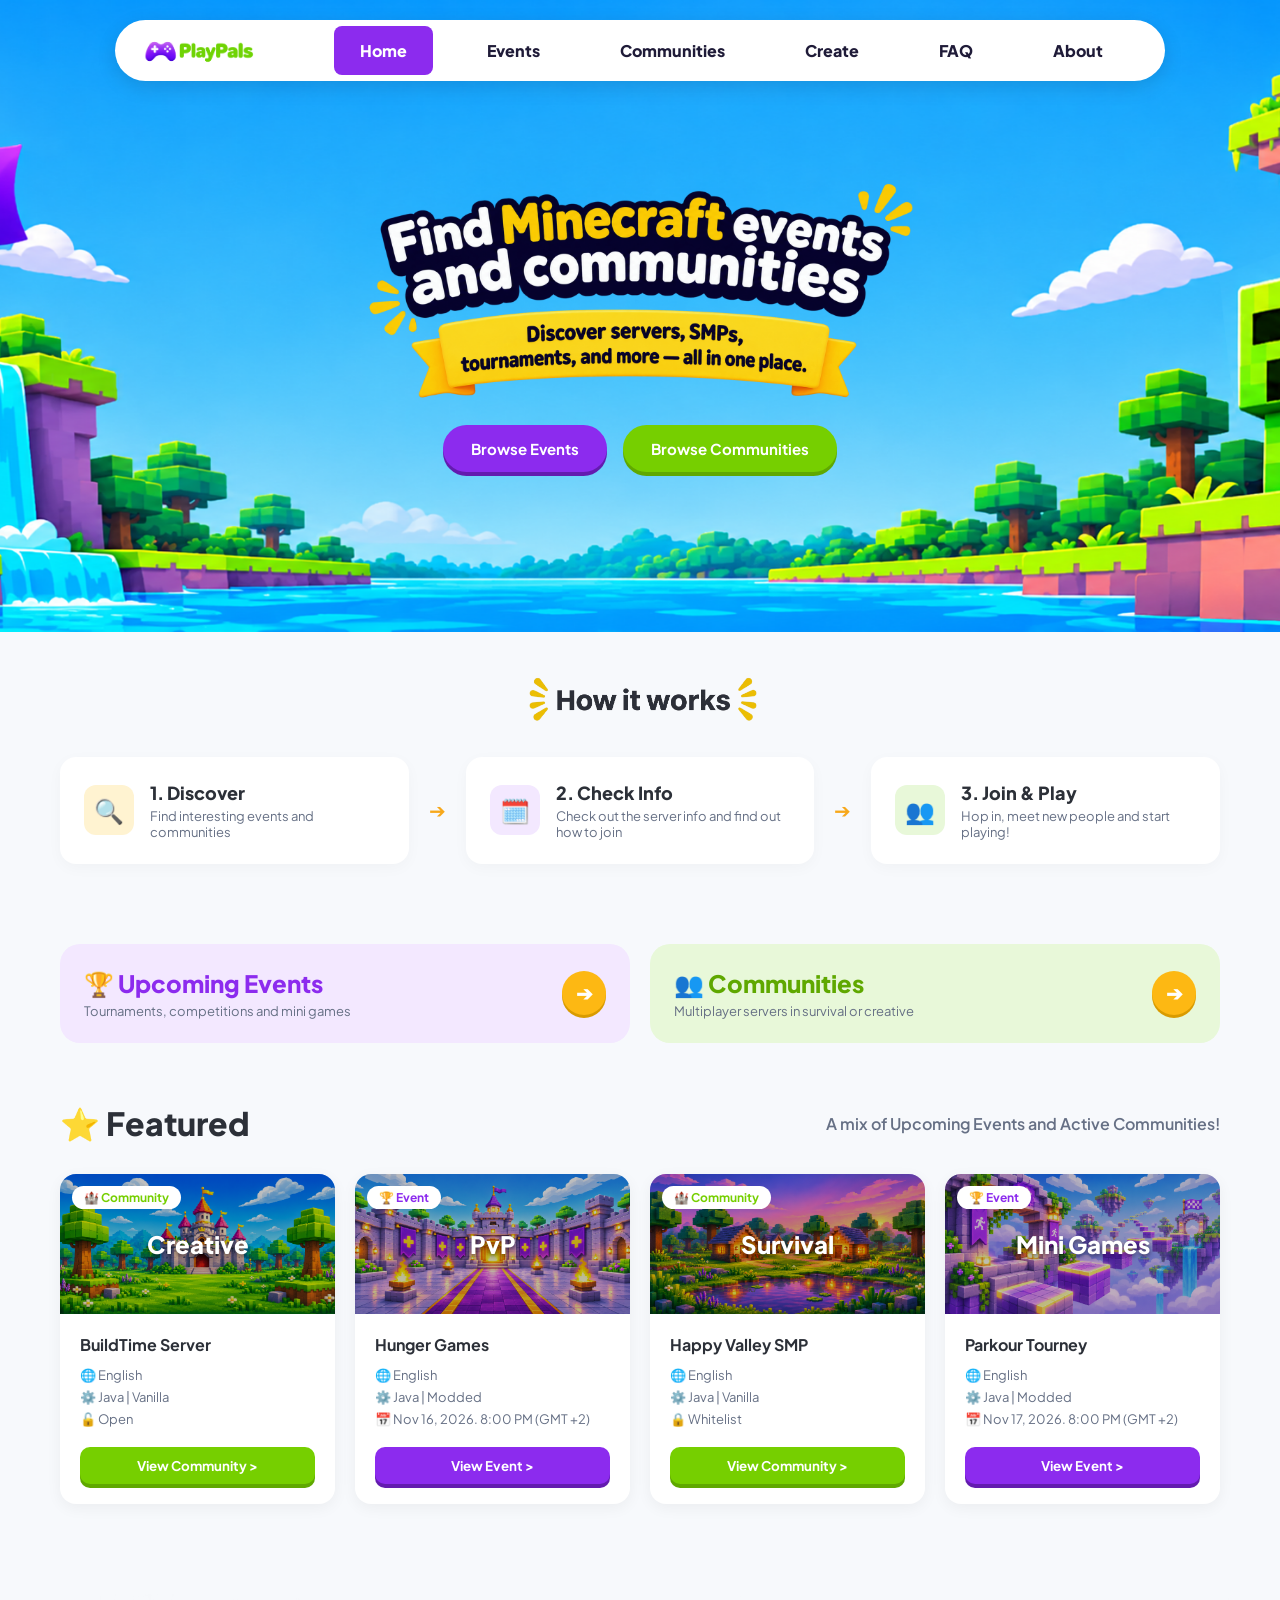
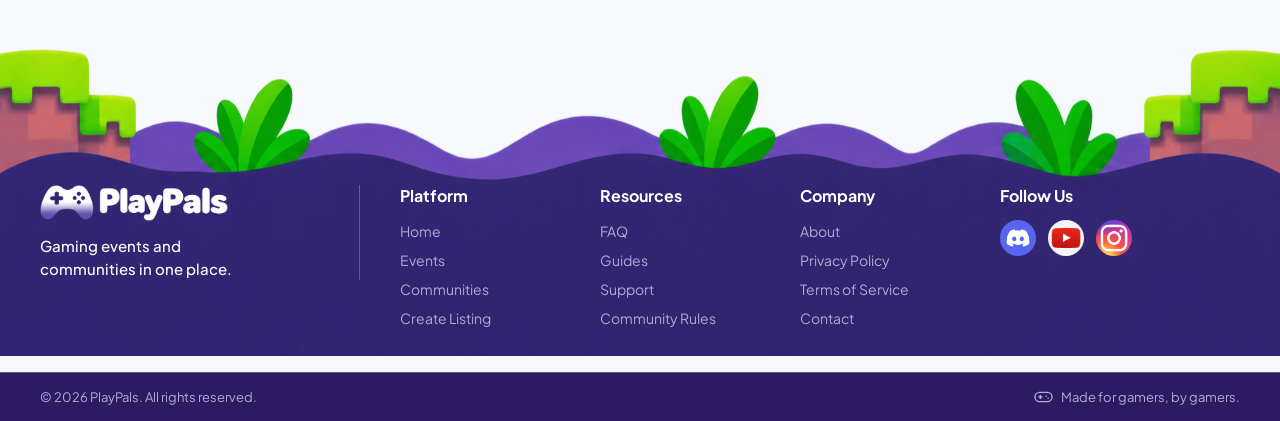
==== index.html @ c13c506b "Update navigation links in index.html and add new pages for About, Events, and FAQ" ====
<!-- 
 TODO:
        fix Text formets eg. ⭐ Featured
        link the buttons
        remove dup buttons
        fix scaling too narrow windows/mobile phones

        need logo for the window
        Write create page
        Connect to db
        Test db by sending and receiving data from the db
        need high res bg imgs
-->

<!DOCTYPE html>
<html lang="en">

<head>
    <meta charset="UTF-8" />
    <meta name="viewport" content="width=device-width, initial-scale=1.0" />
    <title>PlayPals - Find Minecraft events and communities</title>
    <link href="https://fonts.googleapis.com/css2?family=Plus+Jakarta+Sans:wght@400;600;700;800&display=swap"
        rel="stylesheet">
    <link href="style.css" rel="stylesheet">
    <!--get a icon for the website [done]-->
    <link rel="icon" href="favicon.ico" type="image/x-icon">

</head>

<!--
        

-->

<!--
      replace # with the appropriate page links
      -->

<body>

    <!-- Head nav -->

    <!-- hero section -->
    <section class="hero">
        <header>
            <div class="nav-container">
                <div class="logo">
                    <a href="index.html">
                        <img src="Images/mainlogo.png" alt="PlayPals Home">
                    </a>
                </div>
                <nav>
                    <ul>
                        <li class="active"><a href="#">Home</a></li>
                        <li><a href="events.html">Events</a></li>
                        <li><a href="communities.html">Communities</a></li>
                        <li><a href="create.html">Create</a></li>
                        <li><a href="faq.html">FAQ</a></li>
                        <li><a href="about.html">About</a></li>
                    </ul>
                </nav>
            </div>
        </header>

        <div class="hero-content">
            <img src="Images/herobanner_title_combined.png" alt="Find Minecraft events and communities"
                class="hero-title-img">
            <div class="hero-buttons">
                <button class="btn btn-purple">Browse Events</button>
                <button class="btn btn-green">Browse Communities</button>
            </div>
        </div>
    </section>

    <main class="container">

        <section>

            <!-- HOW IT WORKS -->
            <section class="how-it-works">
                <div class="section-title center">
                    <img src="Images/how_it_works.png" alt="How it works">
                    <!--<h2>👑 How it works 👑</h2>-->
                </div>

                <div class="steps-grid">
                    <div class="step-card">
                        <div class="step-icon yellow">🔍</div>
                        <div class="step-text">
                            <h4>1. Discover</h4>
                            <p>Find interesting events and communities</p>
                        </div>
                    </div>

                    <div style="text-align: center; color: #f7a81b; font-size: 20px;">➔</div>

                    <div class="step-card">
                        <div class="step-icon purple">🗓️</div>
                        <div class="step-text">
                            <h4>2. Check Info</h4>
                            <p>Check out the server info and find out how to join</p>
                        </div>
                    </div>

                    <div style="text-align: center; color: #f7a81b; font-size: 20px;">➔</div>

                    <div class="step-card">
                        <div class="step-icon green">👥</div>
                        <div class="step-text">
                            <h4>3. Join & Play</h4>
                            <p>Hop in, meet new people and start playing!</p>
                        </div>
                    </div>
                </div>
            </section>

            <!-- CATEGORY BANNERS -->
            <section class="category-grid">
                <div class="category-card purple">
                    <div class="category-info purple">
                        <h3>🏆 Upcoming Events</h3>
                        <p>Tournaments, competitions and mini games</p>
                    </div>
                    <div class="arrow-btn">➔</div>
                </div>

                <div class="category-card green">
                    <div class="category-info green">
                        <h3>👥 Communities</h3>
                        <p>Multiplayer servers in survival or creative</p>
                    </div>
                    <div class="arrow-btn">➔</div>
                </div>
            </section>
            <div class="section-title">
                <h2>⭐ Featured</h2>
                <p>A mix of Upcoming Events and Active Communities!</p>
            </div>

            <div class="cards-grid">
                <!-- Card 1 -->
                <div class="card">
                    <div class="card-banner creative">
                        <span class="card-tag tag-community">🏰 Community</span>
                        <div class="banner-title">Creative</div>
                    </div>
                    <div class="card-body">
                        <div class="card-title">BuildTime Server</div>
                        <ul class="card-details">
                            <li>🌐 English</li>
                            <li>⚙️ Java | Vanilla</li>
                            <li>🔓 Open</li>
                        </ul>
                        <button class="card-btn btn-green">View Community &gt;</button>
                    </div>
                </div>

                <!-- Card 2 -->
                <div class="card">
                    <div class="card-banner pvp">
                        <span class="card-tag tag-event">🏆 Event</span>
                        <div class="banner-title">PvP</div>
                    </div>
                    <div class="card-body">
                        <div class="card-title">Hunger Games</div>
                        <ul class="card-details">
                            <li>🌐 English</li>
                            <li>⚙️ Java | Modded</li>
                            <li>📅 Nov 16, 2026. 8:00 PM (GMT +2)</li>
                        </ul>
                        <button class="card-btn btn-purple">View Event &gt;</button>
                    </div>
                </div>

                <!-- Card 3 -->
                <div class="card">
                    <div class="card-banner survival">
                        <span class="card-tag tag-community">🏰 Community</span>
                        <div class="banner-title">Survival</div>
                    </div>
                    <div class="card-body">
                        <div class="card-title">Happy Valley SMP</div>
                        <ul class="card-details">
                            <li>🌐 English</li>
                            <li>⚙️ Java | Vanilla</li>
                            <li>🔒 Whitelist</li>
                        </ul>
                        <button class="card-btn btn-green">View Community &gt;</button>
                    </div>
                </div>

                <!-- Card 4 -->
                <div class="card">
                    <div class="card-banner minigames">
                        <span class="card-tag tag-event">🏆 Event</span>
                        <div class="banner-title">Mini Games</div>
                    </div>
                    <div class="card-body">
                        <div class="card-title">Parkour Tourney</div>
                        <ul class="card-details">
                            <li>🌐 English</li>
                            <li>⚙️ Java | Modded</li>
                            <li>📅 Nov 17, 2026. 8:00 PM (GMT +2)</li>
                        </ul>
                        <button class="card-btn btn-purple">View Event &gt;</button>
                    </div>
                </div>
            </div>
        </section>

    </main>

    <!--
      replace # with the appropriate page links
    -->
    <footer>
        <div class="footer-content">
            <div class="footer-brand">
                <div class="logo">
                    <img src="Images/logo_footer.png" alt="PlayPals Home">
                </div>
                <h3>Gaming events and<br>communities in one place.</h3>
            </div>

            <div class="footer-column">
                <h5>Platform</h5>
                <ul>
                    <li><a href="#">Home</a></li>
                    <li><a href="#">Events</a></li>
                    <li><a href="#">Communities</a></li>
                    <li><a href="#">Create Listing</a></li>
                </ul>
            </div>

            <div class="footer-column">
                <h5>Resources</h5>
                <ul>
                    <li><a href="#">FAQ</a></li>
                    <li><a href="#">Guides</a></li>
                    <li><a href="#">Support</a></li>
                    <li><a href="#">Community Rules</a></li>
                </ul>
            </div>

            <div class="footer-column">
                <h5>Company</h5>
                <ul>
                    <li><a href="#">About</a></li>
                    <li><a href="#">Privacy Policy</a></li>
                    <li><a href="#">Terms of Service</a></li>
                    <li><a href="#">Contact</a></li>
                </ul>
            </div>

            <div class="footer-column">
                <h5>Follow Us</h5>
                <div class="social-links">
                    <a href="#" class="footer_link_icons"><img src="Images/discordicon.png" alt="discord icon"></a>
                    <a href="#" class="footer_link_icons"><img src="Images/yt.png" alt="yt icon"></a>
                    <a href="#" class="footer_link_icons"><img src="Images/igicon.png" alt="IG icon"></a>
                </div>
            </div>
        </div>

        <div class="subfooter">
            <div class="subfooter-content">
                <span>&copy; 2026 PlayPals. All rights reserved.</span>
                <span>Made for gamers, by gamers.</span>
            </div>
        </div>
    </footer>

</body>

</html>
---- style.css ----
:root {
        --purple-primary: #8C2bee;
        --purple-dark: #631baf;
        --purple-footer: #2b1d5c;
        --purple-subfooter: #1e1344;
        --green-primary: #76cf00;
        --green-dark: #5fa800;
        --yellow-badge: #f7a81b;
        --text-main: #2c3038;
        --text-muted: #667085;
        --bg-light: #f7f9fc;
    }

    * {
        box-sizing: border-box;
        margin: 0;
        padding: 0;
        font-family: 'Plus Jakarta Sans', sans-serif;
    }

    body {
        background-color: var(--bg-light);
        color: var(--text-main);
    }

    a {
        text-decoration: none;
        color: inherit;
    }

    /* HEADER & NAV */
    header {
        background: transparent;
        padding: 20px 20px 0;
        display: flex;
        justify-content: center;
        position: relative;
        z-index: 100;
    }

    .nav-container {
        background: #ffffff;
        width: 100%;
        max-width: 1050px;
        padding: 6px 36px 6px 28px;
        border-radius: 50px;
        /* Creates the white pill shape */
        display: flex;
        align-items: center;
        justify-content: space-between;
        box-shadow: 0 6px 20px rgba(0, 0, 0, 0.12);
    }

    .logo img {
        height: 38px;
        width: auto;
        display: block;
    }

    nav ul {
        display: flex;
        list-style: none;
        gap: 28px;
        align-items: center;
        margin: 0;
        padding: 0;
    }

    nav a {
        display: inline-block;
        font-weight: 800;
        font-size: 16px;
        color: #1f1b38;
        padding: 14px 26px;
        border-radius: 8px;
        /* Slightly rounded corners for the active box */
        transition: all 0.2s ease;
    }

    nav li.active a,
    nav a:hover {
        background: #8c2bee;
        color: #ffffff;
    }

    /* Adjust top padding of .hero since header is now inside it */
    .hero {
        background: url('Images/herobanner_short.png') no-repeat center bottom / cover;
        min-height: clamp(500px, 68vh, 660px);
        padding: 0 20px 160px;
        text-align: center;
        position: relative;
        overflow: hidden;
        box-sizing: border-box;
    }



    .hero-content {
        max-width: 800px;
        margin: 0 auto;
        padding-top: 100px;
        /* Increase or decrease this single value to move the title & buttons up/down */
        display: flex;
        flex-direction: column;
        align-items: center;
        position: relative;
        z-index: 2;
    }

    .hero-title-img {
        width: 100%;
        max-width: 560px;
        /* Controls the size of the title graphic */
        height: auto;
        display: block;
        margin-bottom: 24px;
        /* Space between the yellow ribbon and the buttons */
    }

    .hero-content img {
        width: 100%;
        /* Fills the 36x36 container */
        height: 100%;
        object-fit: cover;
        /* Use 'contain' if the PNG already has transparent padding */
        display: block;
    }

    .hero h1 {
        font-size: 48px;
        font-weight: 800;
        color: #ffffff;
        text-shadow: 0 4px 0 rgba(0, 0, 0, 0.2), 0 0 10px rgba(0, 0, 0, 0.1);
        margin-bottom: 12px;
        letter-spacing: -0.5px;
    }



    .hero-buttons {
        display: flex;
        justify-content: center;
        gap: 16px;
    }

    .btn {
        padding: 14px 28px;
        border-radius: 25px;
        font-weight: 700;
        font-size: 15px;
        color: white;
        cursor: pointer;
        display: inline-flex;
        align-items: center;
        gap: 8px;
        border: none;
        box-shadow: 0 4px 0 rgba(0, 0, 0, 0.15);
        transition: transform 0.1s;
    }

    .btn:active {
        transform: translateY(2px);
    }

    .btn-purple {
        background: var(--purple-primary);
        box-shadow: 0 4px 0 var(--purple-dark);
    }

    .btn-green {
        background: var(--green-primary);
        box-shadow: 0 4px 0 var(--green-dark);
    }

    /* MAIN CONTAINER */
    .container {
        max-width: 1200px;
        margin: 0 auto;
        padding: 40px 20px;
    }

    .section-title {
        margin-bottom: 30px;
        display: flex;
        flex-direction: row;
        justify-content: space-between;
        /* Pushes h2 to the left and p to the right */
        align-items: center;
        /* Aligns them vertically in the center */
        width: 100%;
    }

    .section-title h2 {
        font-size: 32px;
        font-weight: 800;
        display: inline-flex;
        align-items: center;
        gap: 10px;
        margin: 0;

    }

    /* Centers the "How it works" title without affecting "Featured" */
    .section-title.center {
        justify-content: center;
        text-align: center;
    }

    .section-title.center img {
        height: 55px;
        /* Adjust between 36px and 48px to match your desired title size */
        width: auto;
        display: block;
        mix-blend-mode: multiply;
        /* Blends the JPEG's light background seamlessly into your page background */
    }

    .steps-grid {
        display: flex !important;
        flex-direction: row;
        justify-content: center;
        align-items: center;
        gap: 12px;
        flex-wrap: nowrap;
    }

    .step-card {
        background: white;
        border-radius: 16px;
        padding: 20px;
        display: flex;
        align-items: center;
        gap: 14px;
        box-shadow: 0 4px 15px rgba(0, 0, 0, 0.03);
        flex: 1;
        /* Makes all 3 cards share equal width */
        min-width: 0;
        /* Prevents long text from forcing a card to wrap */
    }

    .section-title p {
        color: var(--text-muted);
        font-weight: 600;
        margin: 0;
        text-align: right;
        /* Keeps text aligned cleanly to the right */
    }

    /* CARDS GRID */
    .cards-grid {
        display: grid;
        grid-template-columns: repeat(auto-fit, minmax(260px, 1fr));
        gap: 20px;
        margin-bottom: 50px;
    }

    .card {
        background: white;
        border-radius: 16px;
        overflow: hidden;
        box-shadow: 0 4px 15px rgba(0, 0, 0, 0.05);
        display: flex;
        flex-direction: column;
    }

    .card-banner {
        height: 140px;
        position: relative;
        background-size: cover;
        background-position: center;
        display: flex;
        align-items: center;
        justify-content: center;
    }

    .card-banner.creative {
        background: linear-gradient(rgba(0, 0, 0, 0.25), rgba(0, 0, 0, 0.25)),
            url('Images/creative.png') no-repeat center center / cover;
    }

    .card-banner.pvp {
        background: linear-gradient(rgba(0, 0, 0, 0.25), rgba(0, 0, 0, 0.25)),
            url('Images/pvp.png') no-repeat center center / cover;
    }

    .card-banner.survival {
        background: linear-gradient(rgba(0, 0, 0, 0.25), rgba(0, 0, 0, 0.25)),
            url('Images/smp.png') no-repeat center center / cover;
    }

    .card-banner.minigames {
        background: linear-gradient(rgba(0, 0, 0, 0.25), rgba(0, 0, 0, 0.25)),
            url('Images/parkour.png') no-repeat center center / cover;
    }

    .card-tag {
        position: absolute;
        top: 12px;
        left: 12px;
        background: white;
        padding: 4px 12px;
        border-radius: 12px;
        font-size: 12px;
        font-weight: 700;
        display: flex;
        align-items: center;
        gap: 6px;
    }

    .tag-community {
        color: var(--green-primary);
    }

    .tag-event {
        color: var(--purple-primary);
    }

    .banner-title {
        color: white;
        font-size: 24px;
        font-weight: 800;
        text-shadow: 0 2px 4px rgba(0, 0, 0, 0.5);
    }

    .card-body {
        padding: 20px;
        flex: 1;
    }

    .card-title {
        font-size: 16px;
        font-weight: 700;
        margin-bottom: 12px;
    }

    .card-details {
        list-style: none;
        font-size: 13px;
        color: var(--text-muted);
        margin-bottom: 20px;
    }

    .card-details li {
        margin-bottom: 6px;
        display: flex;
        align-items: center;
        gap: 8px;
    }

    .card-btn {
        width: 100%;
        padding: 10px;
        border: none;
        border-radius: 10px;
        font-weight: 700;
        color: white;
        cursor: pointer;
        text-align: center;
    }

    /* CATEGORY CARDS */
    .category-grid {
        display: grid;
        grid-template-columns: repeat(auto-fit, minmax(300px, 1fr));
        gap: 20px;
        margin-bottom: 60px;
    }

    .category-card {
        padding: 24px;
        border-radius: 20px;
        display: flex;
        align-items: center;
        justify-content: space-between;
    }

    .category-card.purple {
        background: #f3e8ff;
    }

    .category-card.green {
        background: #e8f8d9;
    }

    .category-info h3 {
        font-size: 24px;
        font-weight: 800;
    }

    .category-info.purple h3 {
        color: var(--purple-primary);
    }

    .category-info.green h3 {
        color: var(--green-dark);
    }

    .category-info p {
        font-size: 13px;
        color: var(--text-muted);
        margin-top: 4px;
    }

    .arrow-btn {
        width: 44px;
        height: 44px;
        border-radius: 50%;
        background: #fdb813;
        display: flex;
        align-items: center;
        justify-content: center;
        color: white;
        font-size: 20px;
        font-weight: 800;
        box-shadow: 0 3px 0 #d99b00;
    }

    /* HOW IT WORKS */
    .how-it-works {
        margin-bottom: 80px;
    }

    .steps-grid {
        display: grid;
        grid-template-columns: repeat(auto-fit, minmax(250px, 1fr));
        gap: 20px;
        align-items: center;
    }

    .step-card {
        background: white;
        border-radius: 16px;
        padding: 24px;
        display: flex;
        align-items: center;
        gap: 16px;
        box-shadow: 0 4px 15px rgba(0, 0, 0, 0.03);
    }

    .step-icon {
        width: 50px;
        height: 50px;
        border-radius: 12px;
        display: flex;
        align-items: center;
        justify-content: center;
        font-size: 24px;
        flex-shrink: 0;
    }

    .step-icon.yellow {
        background: #fff3d1;
        color: #f7a81b;
    }

    .step-icon.purple {
        background: #f3e8ff;
        color: var(--purple-primary);
    }

    .step-icon.green {
        background: #e8f8d9;
        color: var(--green-primary);
    }

    .step-text h4 {
        font-size: 18px;
        font-weight: 800;
        margin-bottom: 4px;
    }

    .step-text p {
        font-size: 13px;
        color: var(--text-muted);
    }


    /* footer */
    footer {
        background-color: transparent;
        background-image: url('Images/footer.png');
        background-repeat: no-repeat;
        background-position: center -14vw;
        background-size: 100% auto;
        color: white;
        padding-top: clamp(90px, 14vw, 1500px); 
    }

    .footer-content {
        background-color: rgba(57, 44, 108, 0.0);
        max-width: 100%;
        margin: 0 auto;
        padding: 12px max(20px, calc((100% - 1200px) / 2)) 36px;
        display: grid;
        grid-template-columns: 2fr repeat(3, 1fr) 1.5fr;
        gap: 40px;
        align-items: start;
    }

    .footer-brand {
        border-right: 1px solid rgba(255, 255, 255, 0.25);
        padding-right: 24px;
    }

    .footer-brand .logo {
        margin-bottom: 14px;
    }

    .footer-brand .logo img {
        height: 36px;
        width: auto;
        display: block;
    }

    .footer-brand h3 {
        color: #ffffff;
        font-size: 15px;
        font-weight: 500;
        line-height: 1.5;
        margin: 0;
    }

    .footer-column h5 {
        font-size: 16px;
        font-weight: 700;
        margin-bottom: 14px;
        color: #ffffff;
    }

    .footer-column ul {
        list-style: none;
        padding: 0;
        margin: 0;
    }

    .footer-column li {
        margin-bottom: 8px;
    }

    .footer-column a {
        color: #b3a9d6;
        font-size: 14px;
        text-decoration: none;
        transition: color 0.2s;
    }

    .footer-column a:hover {
        color: #ffffff;
    }

    .social-links {
        display: flex;
        gap: 12px;
        align-items: center;
    }

    .footer_link_icons {
        width: 36px;
        height: 36px;
        border-radius: 50%;
        display: flex;
        align-items: center;
        justify-content: center;
        overflow: hidden;
        transition: transform 0.2s ease, opacity 0.2s ease;
    }

    .footer_link_icons:hover {
        transform: translateY(-2px);
        opacity: 0.9;
    }

    .footer_link_icons img {
        width: 100%;
        height: 100%;
        object-fit: cover;
        display: block;
    }

    .subfooter {
        background-color: #2c1b63;
        padding: 16px 20px;
        font-size: 13px;
        color: #b3a9d6;
        border-top: 1px solid rgba(255, 255, 255, 0.25);
    }

    .subfooter-content {
        max-width: 1200px;
        margin: 0 auto;
        display: flex;
        justify-content: space-between;
        align-items: center;
        flex-wrap: wrap;
        gap: 12px;
    }

    .subfooter-content span:last-child {
        display: inline-flex;
        align-items: center;
        gap: 8px;
    }

    .subfooter-content span:last-child::before {
        content: "";
        width: 20px;
        height: 14px;
        display: inline-block;
        background-repeat: no-repeat;
        background-position: center;
        background-size: contain;
        background-image: url("data:image/svg+xml,%3Csvg xmlns='http://www.w3.org/2000/svg' viewBox='0 0 24 18' fill='none' stroke='%23b3a9d6' stroke-width='1.8' stroke-linecap='round' stroke-linejoin='round'%3E%3Crect x='1' y='3' width='22' height='12' rx='6'/%3E%3Cpath d='M6 9h4M8 7v4'/%3E%3Ccircle cx='15.5' cy='8' r='1' fill='%23b3a9d6' stroke='none'/%3E%3Ccircle cx='18' cy='10.5' r='1' fill='%23b3a9d6' stroke='none'/%3E%3C/svg%3E");
    }

    /* Responsive adjustments */
    @media (max-width: 768px) {
        footer {
            background-size: 160% auto;
            background-position: center -18vw;
            padding-top: 24vw;
        }

        .footer-content {
            grid-template-columns: 1fr 1fr;
            gap: 28px;
        }

        .footer-brand {
            grid-column: 1 / -1;
            border-right: none;
            border-bottom: 1px solid rgba(255, 255, 255, 0.25);
            padding-right: 0;
            padding-bottom: 20px;
        }
    }

    @media (max-width: 480px) {
        .footer-content {
            grid-template-columns: 1fr;
        }
    }
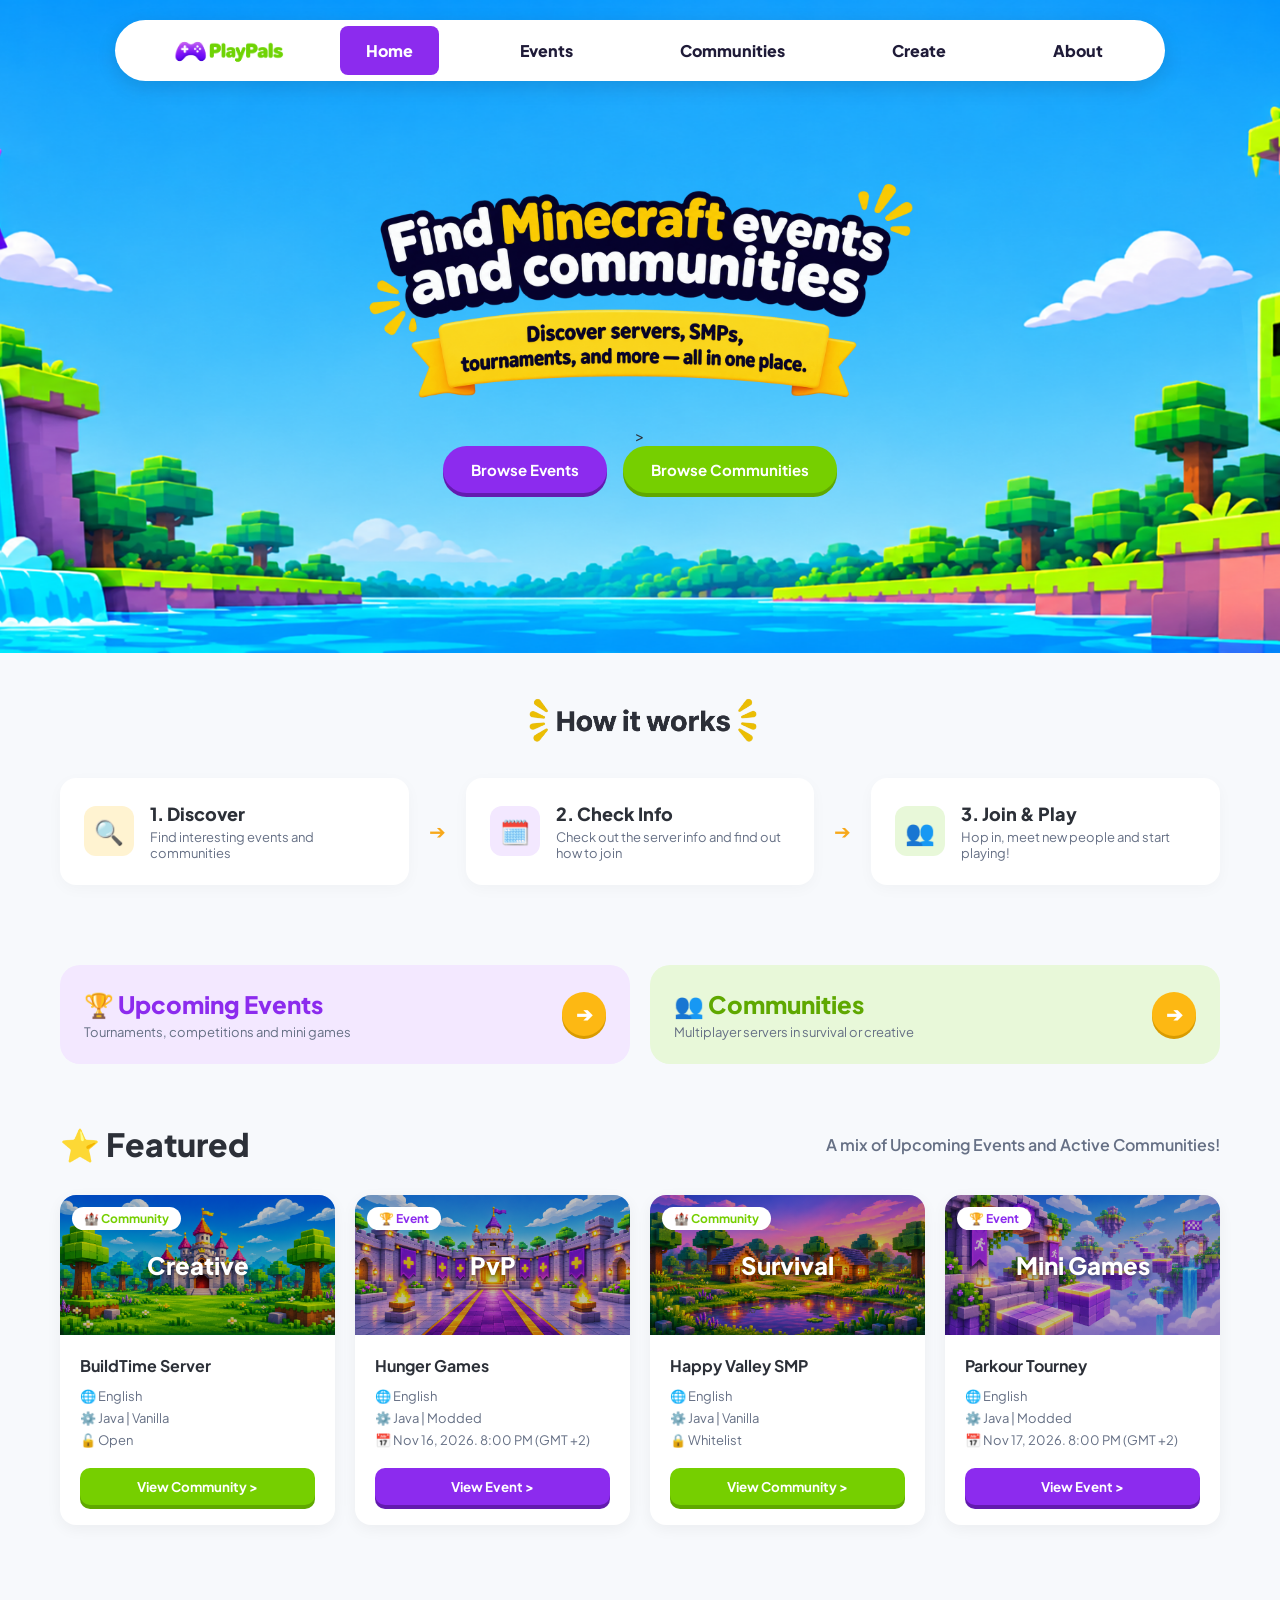
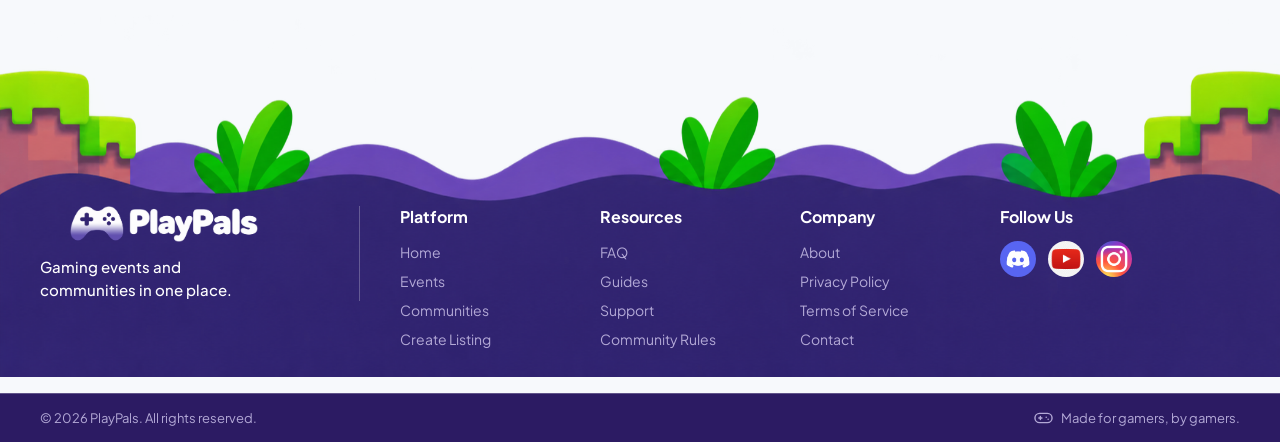
==== commit b928b75f: "Update index.html and style.css for improved layout and add contact.html" ====
--- a/index.html
+++ b/index.html
@@ -4,6 +4,8 @@
         link the buttons
         remove dup buttons
         fix scaling too narrow windows/mobile phones
+        make and connect all tha html files
+            footer is same in every page. Fix the footer in index and copy to other pages
 
         need logo for the window
         Write create page
@@ -55,7 +57,6 @@
                         <li><a href="events.html">Events</a></li>
                         <li><a href="communities.html">Communities</a></li>
                         <li><a href="create.html">Create</a></li>
-                        <li><a href="faq.html">FAQ</a></li>
                         <li><a href="about.html">About</a></li>
                     </ul>
                 </nav>
@@ -65,6 +66,9 @@
         <div class="hero-content">
             <img src="Images/herobanner_title_combined.png" alt="Find Minecraft events and communities"
                 class="hero-title-img">
+                
+                
+                <!--Fix buttons-->>
             <div class="hero-buttons">
                 <button class="btn btn-purple">Browse Events</button>
                 <button class="btn btn-green">Browse Communities</button>
--- a/style.css
+++ b/style.css
@@ -52,6 +52,7 @@
     }
 
     .logo img {
+        padding-left: 30px;
         height: 38px;
         width: auto;
         display: block;
@@ -60,7 +61,7 @@
     nav ul {
         display: flex;
         list-style: none;
-        gap: 28px;
+        gap: 55px;
         align-items: center;
         margin: 0;
         padding: 0;
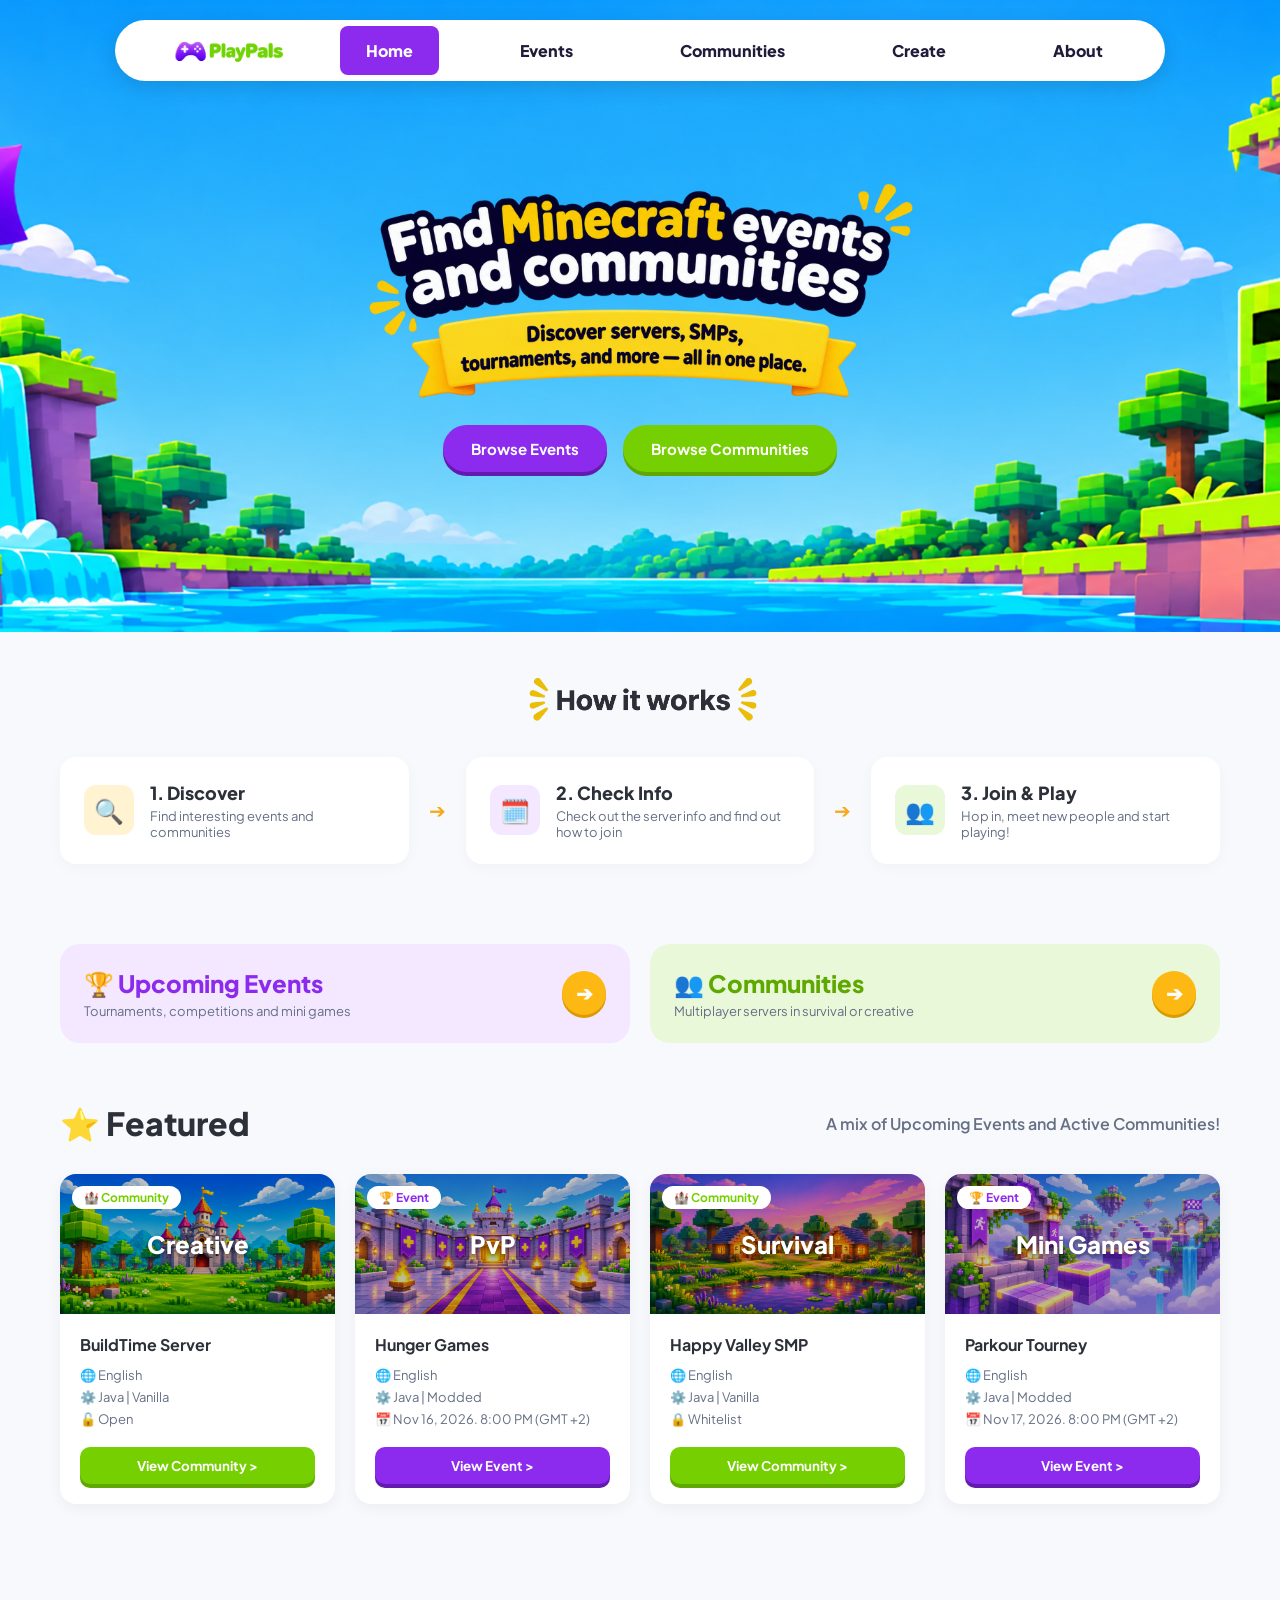
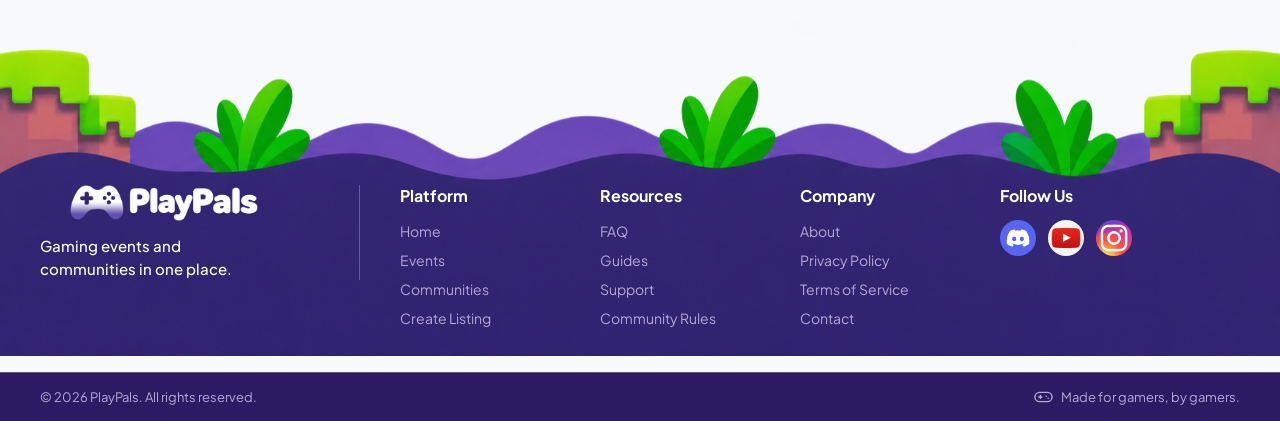
==== commit f935a8f2: "Fix comment syntax for button section in index.html" ====
--- a/index.html
+++ b/index.html
@@ -5,7 +5,7 @@
         remove dup buttons
         fix scaling too narrow windows/mobile phones
         make and connect all tha html files
-            footer is same in every page. Fix the footer in index and copy to other pages
+            footer and nav are same in every page. Fix the footer in index and copy to other pages
 
         need logo for the window
         Write create page
@@ -68,7 +68,7 @@
                 class="hero-title-img">
                 
                 
-                <!--Fix buttons-->>
+                <!--Fix buttons-->
             <div class="hero-buttons">
                 <button class="btn btn-purple">Browse Events</button>
                 <button class="btn btn-green">Browse Communities</button>
